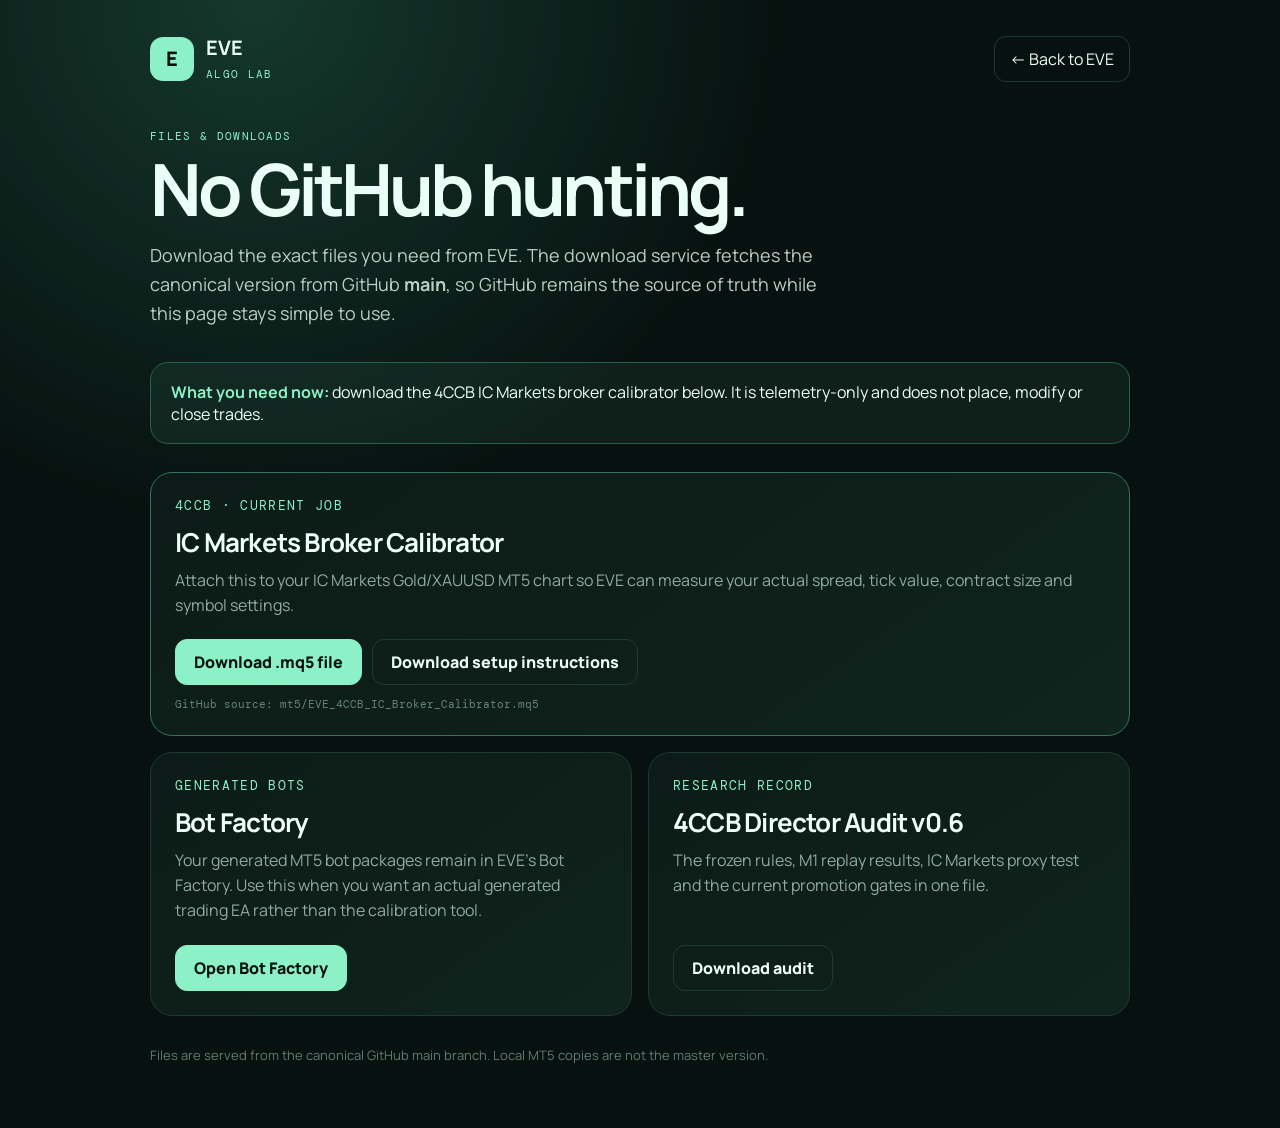
==== frontend/downloads.html @ cfa32737 "Add simple EVE downloads page" ====
<!doctype html>
<html lang="en">
<head>
  <meta charset="utf-8">
  <meta name="viewport" content="width=device-width, initial-scale=1">
  <meta name="theme-color" content="#07110f">
  <title>EVE Downloads</title>
  <link rel="icon" href="favicon.svg" type="image/svg+xml">
  <link rel="preconnect" href="https://fonts.googleapis.com">
  <link rel="preconnect" href="https://fonts.gstatic.com" crossorigin>
  <link href="https://fonts.googleapis.com/css2?family=DM+Mono:wght@400;500&family=Manrope:wght@400;500;600;700;800&display=swap" rel="stylesheet">
  <style>
    :root { color-scheme: dark; --bg:#07110f; --panel:#0c1b17; --panel2:#10231d; --line:#1d3a31; --mint:#8cf1c7; --text:#ecfff7; --muted:#90aaa0; }
    * { box-sizing:border-box; }
    body { margin:0; min-height:100vh; background:radial-gradient(circle at 20% 0%,#15382d 0,transparent 35%),var(--bg); color:var(--text); font-family:Manrope,system-ui,sans-serif; }
    .wrap { width:min(980px,calc(100% - 32px)); margin:0 auto; padding:34px 0 64px; }
    .top { display:flex; align-items:center; justify-content:space-between; gap:20px; margin-bottom:46px; }
    .brand { display:flex; align-items:center; gap:12px; color:var(--text); text-decoration:none; }
    .mark { width:44px; height:44px; border-radius:13px; display:grid; place-items:center; background:var(--mint); color:#07110f; font-weight:800; font-size:20px; }
    .brand strong { display:block; font-size:20px; }
    .brand small,.eyebrow { font-family:"DM Mono",monospace; color:var(--mint); letter-spacing:.12em; font-size:11px; }
    .back { color:var(--text); text-decoration:none; border:1px solid var(--line); padding:11px 15px; border-radius:12px; }
    h1 { font-size:clamp(38px,7vw,72px); line-height:.95; margin:12px 0 18px; letter-spacing:-.055em; }
    .intro { max-width:700px; color:#b9cec6; font-size:18px; line-height:1.6; margin-bottom:34px; }
    .notice { border:1px solid #27604d; background:rgba(140,241,199,.06); border-radius:18px; padding:18px 20px; margin:24px 0 28px; }
    .notice strong { color:var(--mint); }
    .grid { display:grid; grid-template-columns:repeat(2,minmax(0,1fr)); gap:16px; }
    .card { background:linear-gradient(145deg,var(--panel),var(--panel2)); border:1px solid var(--line); border-radius:22px; padding:24px; min-height:230px; display:flex; flex-direction:column; }
    .card.primary { grid-column:1/-1; border-color:#35715c; }
    .card small { font-family:"DM Mono",monospace; color:var(--mint); letter-spacing:.1em; }
    .card h2 { margin:10px 0 8px; font-size:26px; letter-spacing:-.03em; }
    .card p { color:var(--muted); line-height:1.55; margin:0 0 22px; }
    .actions { margin-top:auto; display:flex; gap:10px; flex-wrap:wrap; }
    .button { display:inline-flex; align-items:center; justify-content:center; min-height:46px; padding:0 18px; border-radius:12px; text-decoration:none; font-weight:800; border:1px solid var(--line); color:var(--text); }
    .button.primary { background:var(--mint); color:#07110f; border-color:var(--mint); }
    .path { margin-top:12px; font-family:"DM Mono",monospace; font-size:11px; color:#66857a; word-break:break-all; }
    footer { margin-top:30px; color:#627d73; font-size:13px; }
    @media (max-width:720px) { .grid { grid-template-columns:1fr; } .card.primary { grid-column:auto; } .top { align-items:flex-start; } .back { font-size:13px; } }
  </style>
</head>
<body>
  <main class="wrap">
    <div class="top">
      <a class="brand" href="/#home"><span class="mark">E</span><span><strong>EVE</strong><small>ALGO LAB</small></span></a>
      <a class="back" href="/#home">← Back to EVE</a>
    </div>

    <p class="eyebrow">FILES & DOWNLOADS</p>
    <h1>No GitHub hunting.</h1>
    <p class="intro">Download the exact files you need from EVE. The download service fetches the canonical version from GitHub <strong>main</strong>, so GitHub remains the source of truth while this page stays simple to use.</p>

    <div class="notice"><strong>What you need now:</strong> download the 4CCB IC Markets broker calibrator below. It is telemetry-only and does not place, modify or close trades.</div>

    <section class="grid">
      <article class="card primary">
        <small>4CCB · CURRENT JOB</small>
        <h2>IC Markets Broker Calibrator</h2>
        <p>Attach this to your IC Markets Gold/XAUUSD MT5 chart so EVE can measure your actual spread, tick value, contract size and symbol settings.</p>
        <div class="actions">
          <a class="button primary" href="/download/4ccb-calibrator">Download .mq5 file</a>
          <a class="button" href="/download/4ccb-operator-setup">Download setup instructions</a>
        </div>
        <div class="path">GitHub source: mt5/EVE_4CCB_IC_Broker_Calibrator.mq5</div>
      </article>

      <article class="card">
        <small>GENERATED BOTS</small>
        <h2>Bot Factory</h2>
        <p>Your generated MT5 bot packages remain in EVE's Bot Factory. Use this when you want an actual generated trading EA rather than the calibration tool.</p>
        <div class="actions"><a class="button primary" href="/#bot-library?view=files">Open Bot Factory</a></div>
      </article>

      <article class="card">
        <small>RESEARCH RECORD</small>
        <h2>4CCB Director Audit v0.6</h2>
        <p>The frozen rules, M1 replay results, IC Markets proxy test and the current promotion gates in one file.</p>
        <div class="actions"><a class="button" href="/download/4ccb-director-audit">Download audit</a></div>
      </article>
    </section>

    <footer>Files are served from the canonical GitHub main branch. Local MT5 copies are not the master version.</footer>
  </main>
</body>
</html>
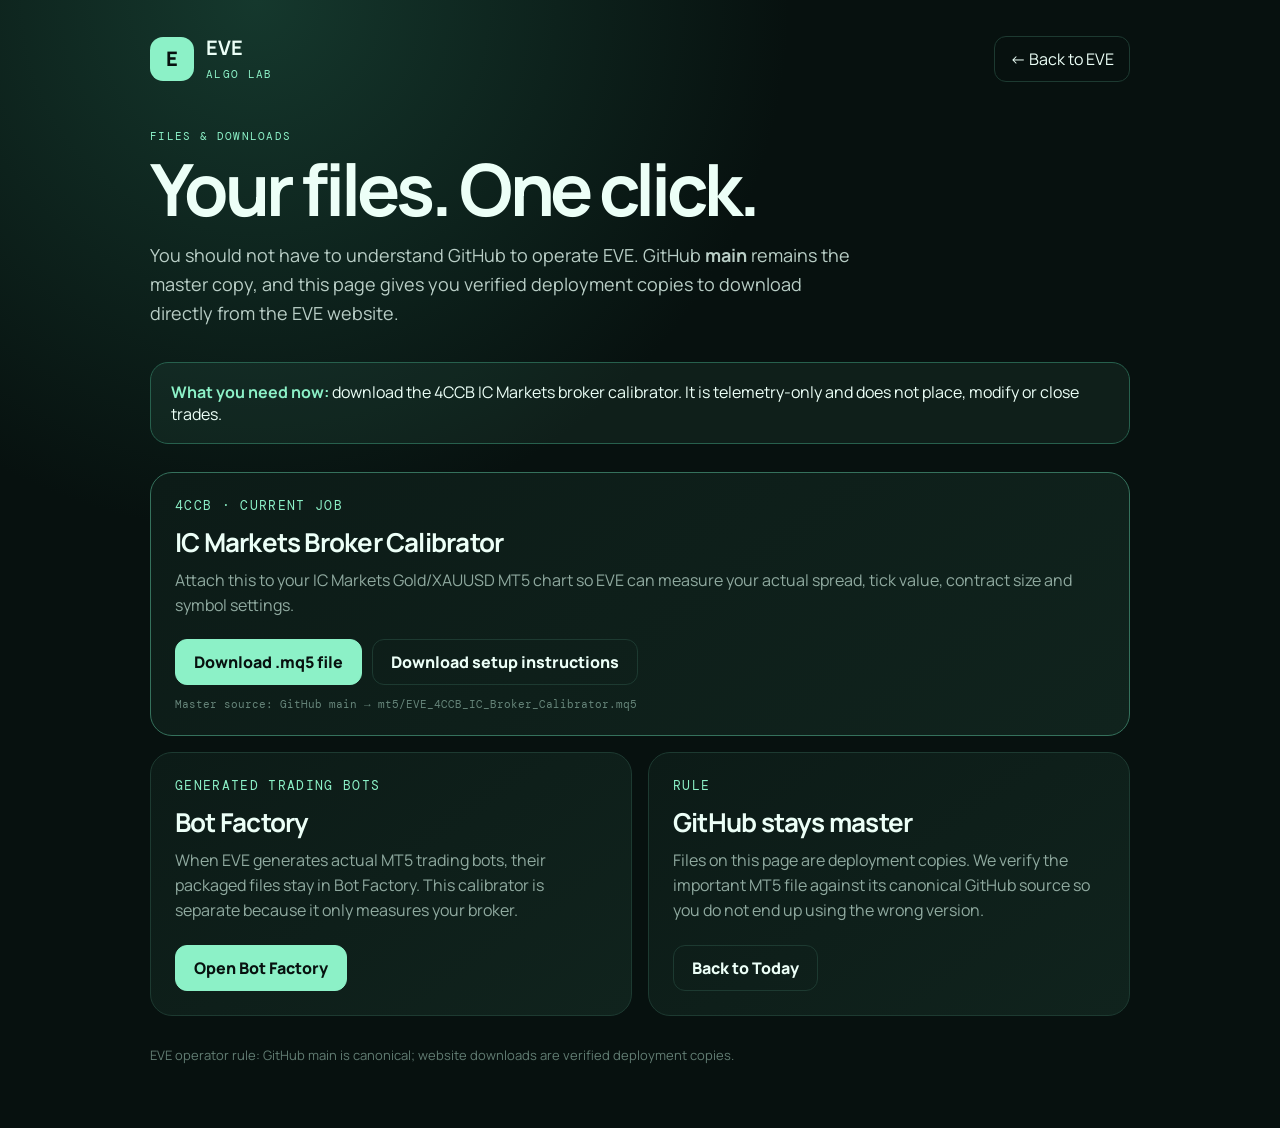
==== commit 5b24ecfe: "Simplify EVE downloads to verified static deployment copies" ====
--- a/frontend/downloads.html
+++ b/frontend/downloads.html
@@ -46,10 +46,10 @@
     </div>
 
     <p class="eyebrow">FILES & DOWNLOADS</p>
-    <h1>No GitHub hunting.</h1>
-    <p class="intro">Download the exact files you need from EVE. The download service fetches the canonical version from GitHub <strong>main</strong>, so GitHub remains the source of truth while this page stays simple to use.</p>
+    <h1>Your files. One click.</h1>
+    <p class="intro">You should not have to understand GitHub to operate EVE. GitHub <strong>main</strong> remains the master copy, and this page gives you verified deployment copies to download directly from the EVE website.</p>
 
-    <div class="notice"><strong>What you need now:</strong> download the 4CCB IC Markets broker calibrator below. It is telemetry-only and does not place, modify or close trades.</div>
+    <div class="notice"><strong>What you need now:</strong> download the 4CCB IC Markets broker calibrator. It is telemetry-only and does not place, modify or close trades.</div>
 
     <section class="grid">
       <article class="card primary">
@@ -57,28 +57,28 @@
         <h2>IC Markets Broker Calibrator</h2>
         <p>Attach this to your IC Markets Gold/XAUUSD MT5 chart so EVE can measure your actual spread, tick value, contract size and symbol settings.</p>
         <div class="actions">
-          <a class="button primary" href="/download/4ccb-calibrator">Download .mq5 file</a>
-          <a class="button" href="/download/4ccb-operator-setup">Download setup instructions</a>
+          <a class="button primary" href="/files/EVE_4CCB_IC_Broker_Calibrator.mq5" download>Download .mq5 file</a>
+          <a class="button" href="/files/4ccb-operator-setup.md" download>Download setup instructions</a>
         </div>
-        <div class="path">GitHub source: mt5/EVE_4CCB_IC_Broker_Calibrator.mq5</div>
+        <div class="path">Master source: GitHub main → mt5/EVE_4CCB_IC_Broker_Calibrator.mq5</div>
       </article>
 
       <article class="card">
-        <small>GENERATED BOTS</small>
+        <small>GENERATED TRADING BOTS</small>
         <h2>Bot Factory</h2>
-        <p>Your generated MT5 bot packages remain in EVE's Bot Factory. Use this when you want an actual generated trading EA rather than the calibration tool.</p>
+        <p>When EVE generates actual MT5 trading bots, their packaged files stay in Bot Factory. This calibrator is separate because it only measures your broker.</p>
         <div class="actions"><a class="button primary" href="/#bot-library?view=files">Open Bot Factory</a></div>
       </article>
 
       <article class="card">
-        <small>RESEARCH RECORD</small>
-        <h2>4CCB Director Audit v0.6</h2>
-        <p>The frozen rules, M1 replay results, IC Markets proxy test and the current promotion gates in one file.</p>
-        <div class="actions"><a class="button" href="/download/4ccb-director-audit">Download audit</a></div>
+        <small>RULE</small>
+        <h2>GitHub stays master</h2>
+        <p>Files on this page are deployment copies. We verify the important MT5 file against its canonical GitHub source so you do not end up using the wrong version.</p>
+        <div class="actions"><a class="button" href="/#home">Back to Today</a></div>
       </article>
     </section>
 
-    <footer>Files are served from the canonical GitHub main branch. Local MT5 copies are not the master version.</footer>
+    <footer>EVE operator rule: GitHub main is canonical; website downloads are verified deployment copies.</footer>
   </main>
 </body>
 </html>
